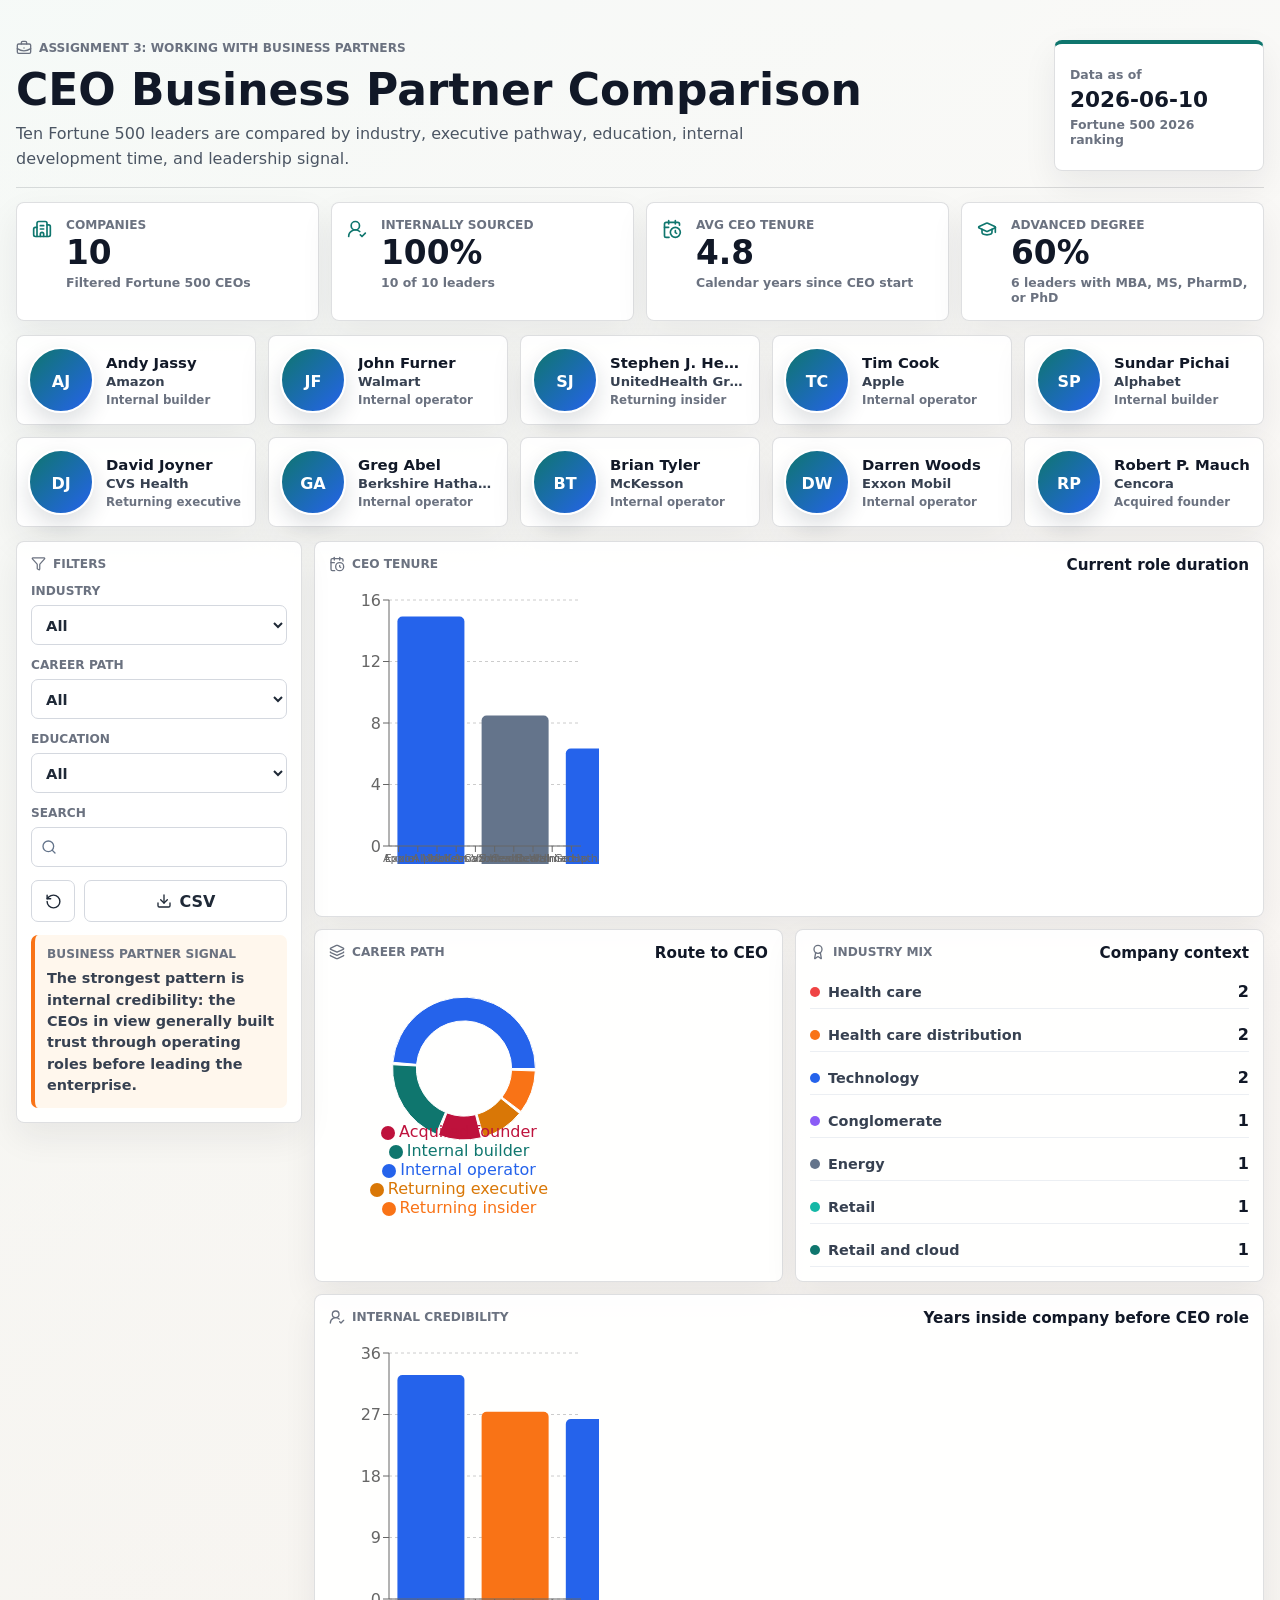
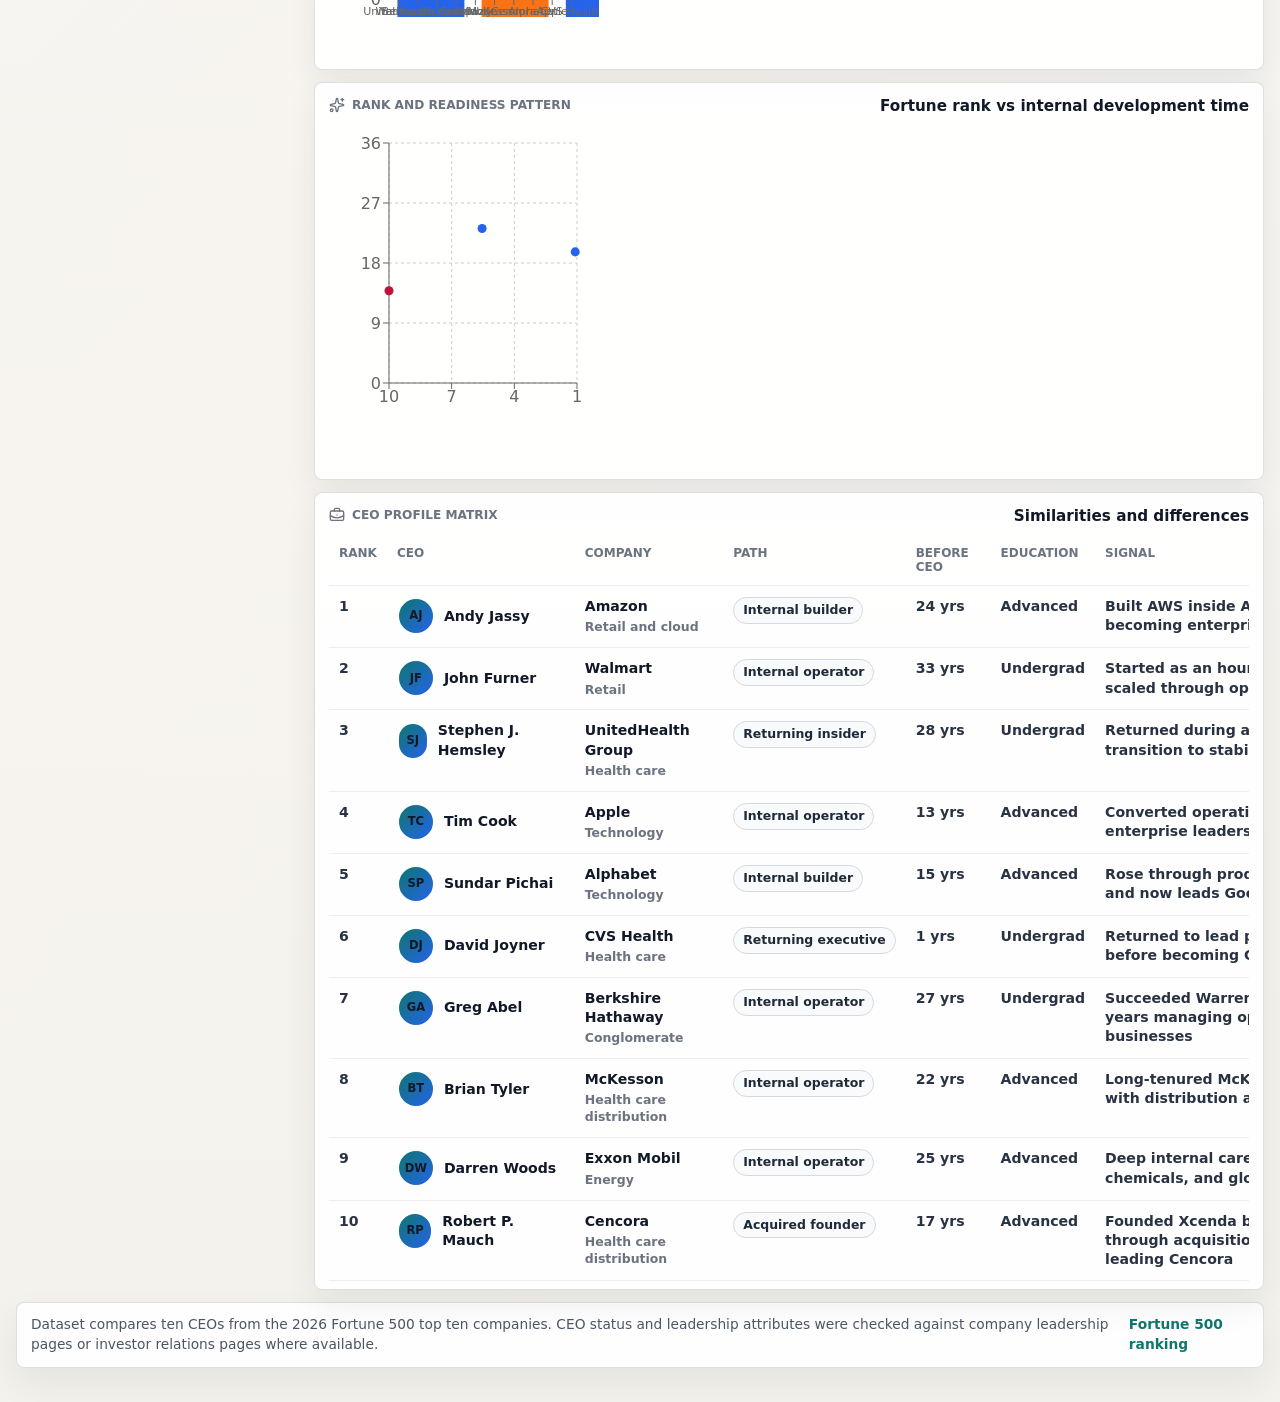
==== docs/assignment-3/index.html @ 85ed7704 "Publish dashboard site" ====
<!doctype html>
<html lang="en">
  <head>
    <meta charset="UTF-8" />
    <meta name="viewport" content="width=device-width, initial-scale=1.0" />
    <title>CEO Business Partner Dashboard</title>
    <script type="module" crossorigin src="./assets/index-yuh67nld.js"></script>
    <link rel="stylesheet" crossorigin href="./assets/index-rfsPpvCb.css">
  </head>
  <body>
    <div id="root"></div>
  </body>
</html>
---- docs/assignment-3/assets/index-rfsPpvCb.css ----
:root{color:#18212f;background:#f4f2ec;font-family:Inter,ui-sans-serif,system-ui,-apple-system,BlinkMacSystemFont,Segoe UI,sans-serif;font-synthesis:none;text-rendering:optimizeLegibility;-webkit-font-smoothing:antialiased}*{box-sizing:border-box}html,body,#root{min-width:320px;min-height:100vh;overflow-x:hidden}body{margin:0;background:linear-gradient(180deg,#ffffffb3,#f4f2ecf5),linear-gradient(135deg,#14b8a617,#f8717112 52%,#2563eb0f)}button,select,input{font:inherit}button{cursor:pointer}h1,h2,p{margin:0}a{color:#0f766e;font-weight:800;text-decoration:none}a:hover{text-decoration:underline}.shell{width:min(1500px,calc(100% - 32px));margin:0 auto;padding:22px 0 34px}.loading-shell{min-height:100vh;display:grid;place-items:center;align-content:center;gap:12px;color:#1f2937;font-weight:850}.spin{color:#0f766e;animation:spin 1s linear infinite}@keyframes spin{to{transform:rotate(360deg)}}.hero{display:grid;grid-template-columns:minmax(0,1fr) 210px;gap:18px;align-items:stretch;padding:18px 0 16px;border-bottom:1px solid rgba(24,33,47,.14)}.hero-copy{min-width:0}.eyebrow,.panel-heading span,.panel-title span,.field span,.insight-panel span,.kpi span{display:inline-flex;align-items:center;gap:7px;color:#6b7280;font-size:.76rem;font-weight:850;letter-spacing:0;text-transform:uppercase}h1{margin-top:8px;color:#111827;font-size:2.75rem;line-height:1.02;font-weight:920}.hero p{max-width:820px;margin-top:9px;color:#4b5563;font-size:1rem;line-height:1.55}.source-card,.kpi,.filter-panel,.panel,.portrait-card,.source-strip{border:1px solid rgba(24,33,47,.14);border-radius:8px;background:#ffffffeb;box-shadow:0 14px 34px #18212f12}.source-card{display:grid;align-content:center;gap:5px;padding:15px;border-top:4px solid #0f766e}.source-card span,.source-card small,.kpi small{color:#6b7280;font-size:.78rem;font-weight:750}.source-card strong{color:#111827;font-size:1.35rem;font-weight:900}.kpi-grid{display:grid;grid-template-columns:repeat(4,minmax(0,1fr));gap:12px;margin:14px 0}.portrait-strip{display:grid;grid-template-columns:repeat(5,minmax(0,1fr));gap:12px;margin:0 0 14px}.portrait-card{min-width:0;display:grid;grid-template-columns:66px minmax(0,1fr);gap:12px;align-items:center;padding:11px}.portrait-card strong,.portrait-card span,.portrait-card small{display:block;min-width:0}.portrait-card strong{color:#111827;font-size:.93rem;font-weight:900;white-space:nowrap;overflow:hidden;text-overflow:ellipsis}.portrait-card span{margin-top:2px;color:#374151;font-size:.82rem;font-weight:780;white-space:nowrap;overflow:hidden;text-overflow:ellipsis}.portrait-card small{margin-top:4px;color:#6b7280;font-size:.74rem;font-weight:800}.ceo-photo{position:relative;width:66px;height:66px;overflow:hidden;border:2px solid #ffffff;border-radius:999px;background:linear-gradient(135deg,#0f766e,#2563eb);box-shadow:0 10px 22px #18212f24}.ceo-photo.compact{width:38px;height:38px;box-shadow:none}.ceo-photo img,.ceo-photo span{position:absolute;inset:0}.ceo-photo img{z-index:1;width:100%;height:100%;object-fit:cover}.ceo-photo span{display:grid;place-items:center;color:#fff;font-size:1rem;font-weight:900}.ceo-photo.compact span{font-size:.72rem}.kpi{min-height:118px;display:grid;grid-template-columns:24px minmax(0,1fr);gap:5px 10px;align-content:start;padding:15px}.kpi svg{grid-row:span 3;color:#0f766e;margin-top:1px}.kpi strong{display:block;color:#111827;font-size:2.05rem;line-height:1;font-weight:920}.workspace{display:grid;grid-template-columns:286px minmax(0,1fr);gap:12px;align-items:start}.filter-panel{position:sticky;top:12px;display:grid;gap:13px;padding:14px}.panel-title{display:flex;justify-content:space-between;align-items:center}.field{display:grid;gap:7px}.field select,.field input{width:100%;min-height:40px;border:1px solid #d4d8df;border-radius:7px;background:#fff;color:#1f2937;padding:0 10px;font-size:.92rem;font-weight:720;outline:none}.field select:focus,.field input:focus{border-color:#0f766e;box-shadow:0 0 0 3px #0f766e24}.search-field{position:relative}.search-field svg{position:absolute;left:10px;bottom:12px;color:#64748b}.search-field input{padding-left:34px}.button-row{display:grid;grid-template-columns:44px 1fr;gap:9px}.icon-button,.text-button{min-height:42px;border:1px solid #d4d8df;border-radius:7px;background:#fff;color:#1f2937;display:inline-flex;align-items:center;justify-content:center;gap:8px;font-weight:850}.icon-button:hover,.text-button:hover{border-color:#0f766e;color:#0f766e}.insight-panel{display:grid;gap:7px;border-left:4px solid #f97316;background:#fff7ed;border-radius:7px;padding:12px}.insight-panel p{color:#374151;font-size:.9rem;line-height:1.48;font-weight:680}.content-grid{min-width:0;display:grid;grid-template-columns:repeat(2,minmax(0,1fr));gap:12px}.panel{min-width:0;padding:14px}.panel.wide{grid-column:1 / -1}.panel-heading{display:flex;align-items:start;justify-content:space-between;gap:12px;margin-bottom:10px}.panel-heading strong{color:#111827;font-size:.95rem;font-weight:900;text-align:right}.chart-frame{width:100%;height:318px}.scatter-frame{height:340px}.pie-frame{width:100%;height:270px}.mini-stack{display:grid;gap:9px;padding-top:3px}.stack-row{min-height:34px;display:grid;grid-template-columns:minmax(0,1fr) 34px;gap:8px;align-items:center;border-bottom:1px solid #eceff3}.stack-row span{min-width:0;display:flex;align-items:center;gap:8px;color:#374151;font-size:.9rem;font-weight:760}.stack-row i{flex:0 0 10px;width:10px;height:10px;border-radius:99px}.stack-row strong{color:#111827;font-weight:900;text-align:right}.chart-tooltip{display:grid;gap:4px;min-width:160px;border:1px solid #d4d8df;border-radius:7px;background:#fffffff7;box-shadow:0 12px 28px #18212f1f;padding:9px 10px}.chart-tooltip strong{color:#111827;font-size:.9rem}.chart-tooltip span{color:#4b5563;font-size:.82rem;font-weight:750}.profile-panel{padding-bottom:8px}.table-wrap{overflow-x:auto}table{width:100%;min-width:1080px;border-collapse:collapse}th,td{border-bottom:1px solid #eceff3;padding:11px 10px;text-align:left;vertical-align:top;font-size:.88rem}th{color:#6b7280;font-size:.75rem;font-weight:900;text-transform:uppercase}td{color:#283242;font-weight:650;line-height:1.36}td strong{display:block;color:#111827;font-weight:900}td small{display:block;margin-top:3px;color:#6b7280;font-size:.78rem;font-weight:760}.pill{display:inline-flex;align-items:center;min-height:26px;border:1px solid #d4d8df;border-radius:999px;background:#f8fafc;color:#1f2937;padding:4px 9px;font-size:.78rem;font-weight:850;white-space:nowrap}.ceo-cell{display:flex;align-items:center;gap:9px;min-width:148px}.ceo-cell span{color:#111827;font-weight:880}.source-strip{display:flex;justify-content:space-between;gap:12px;margin-top:12px;padding:12px 14px;color:#4b5563;font-size:.86rem;line-height:1.45}@media(max-width:1120px){.hero,.workspace{grid-template-columns:1fr}.source-card{max-width:360px}.filter-panel{position:static;grid-template-columns:repeat(2,minmax(0,1fr))}.portrait-strip{grid-template-columns:repeat(2,minmax(0,1fr))}.panel-title,.button-row,.insight-panel{grid-column:1 / -1}}@media(max-width:860px){.shell{width:min(100% - 20px,1500px);padding-top:12px}h1{font-size:2.15rem}.kpi-grid,.content-grid,.filter-panel,.portrait-strip{grid-template-columns:1fr}.kpi{min-height:104px}.panel-heading{display:grid}.panel-heading strong{text-align:left}.chart-frame,.scatter-frame{height:300px}.pie-frame{height:250px}.source-strip{display:grid}}
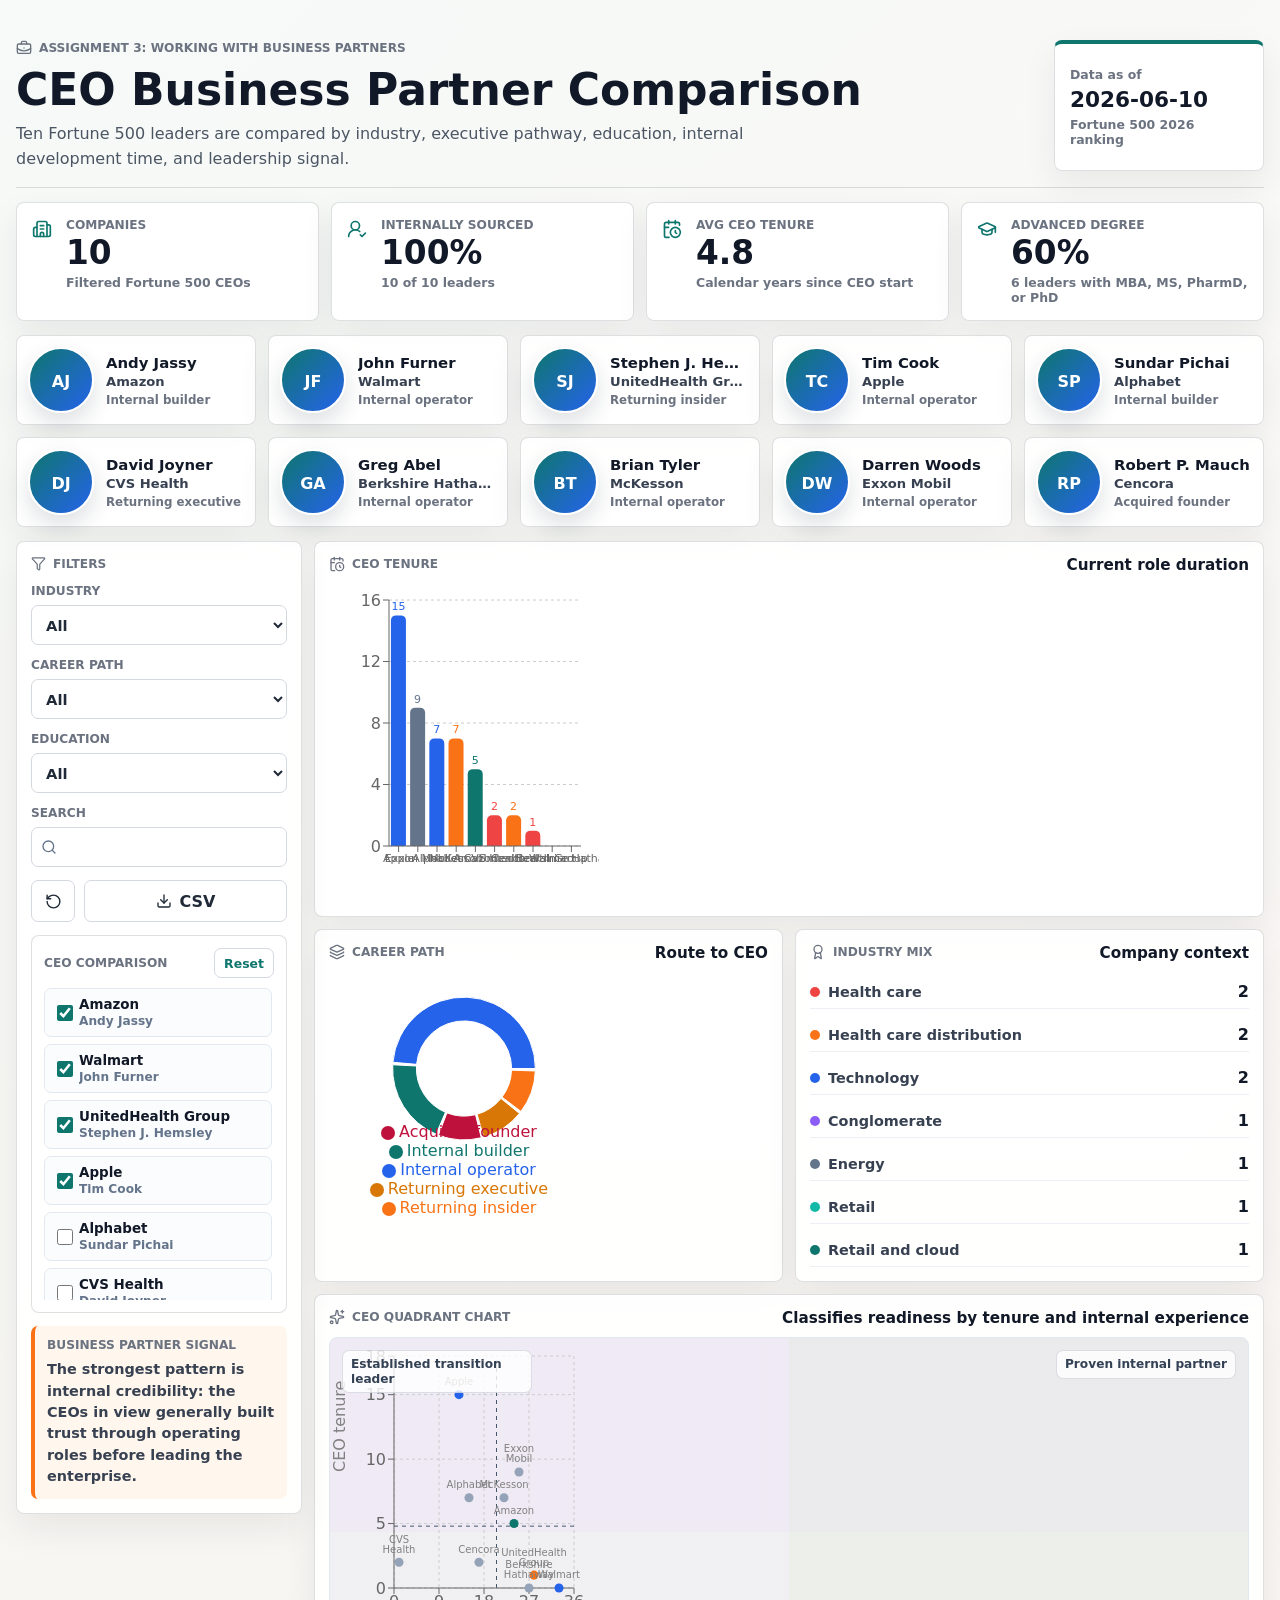
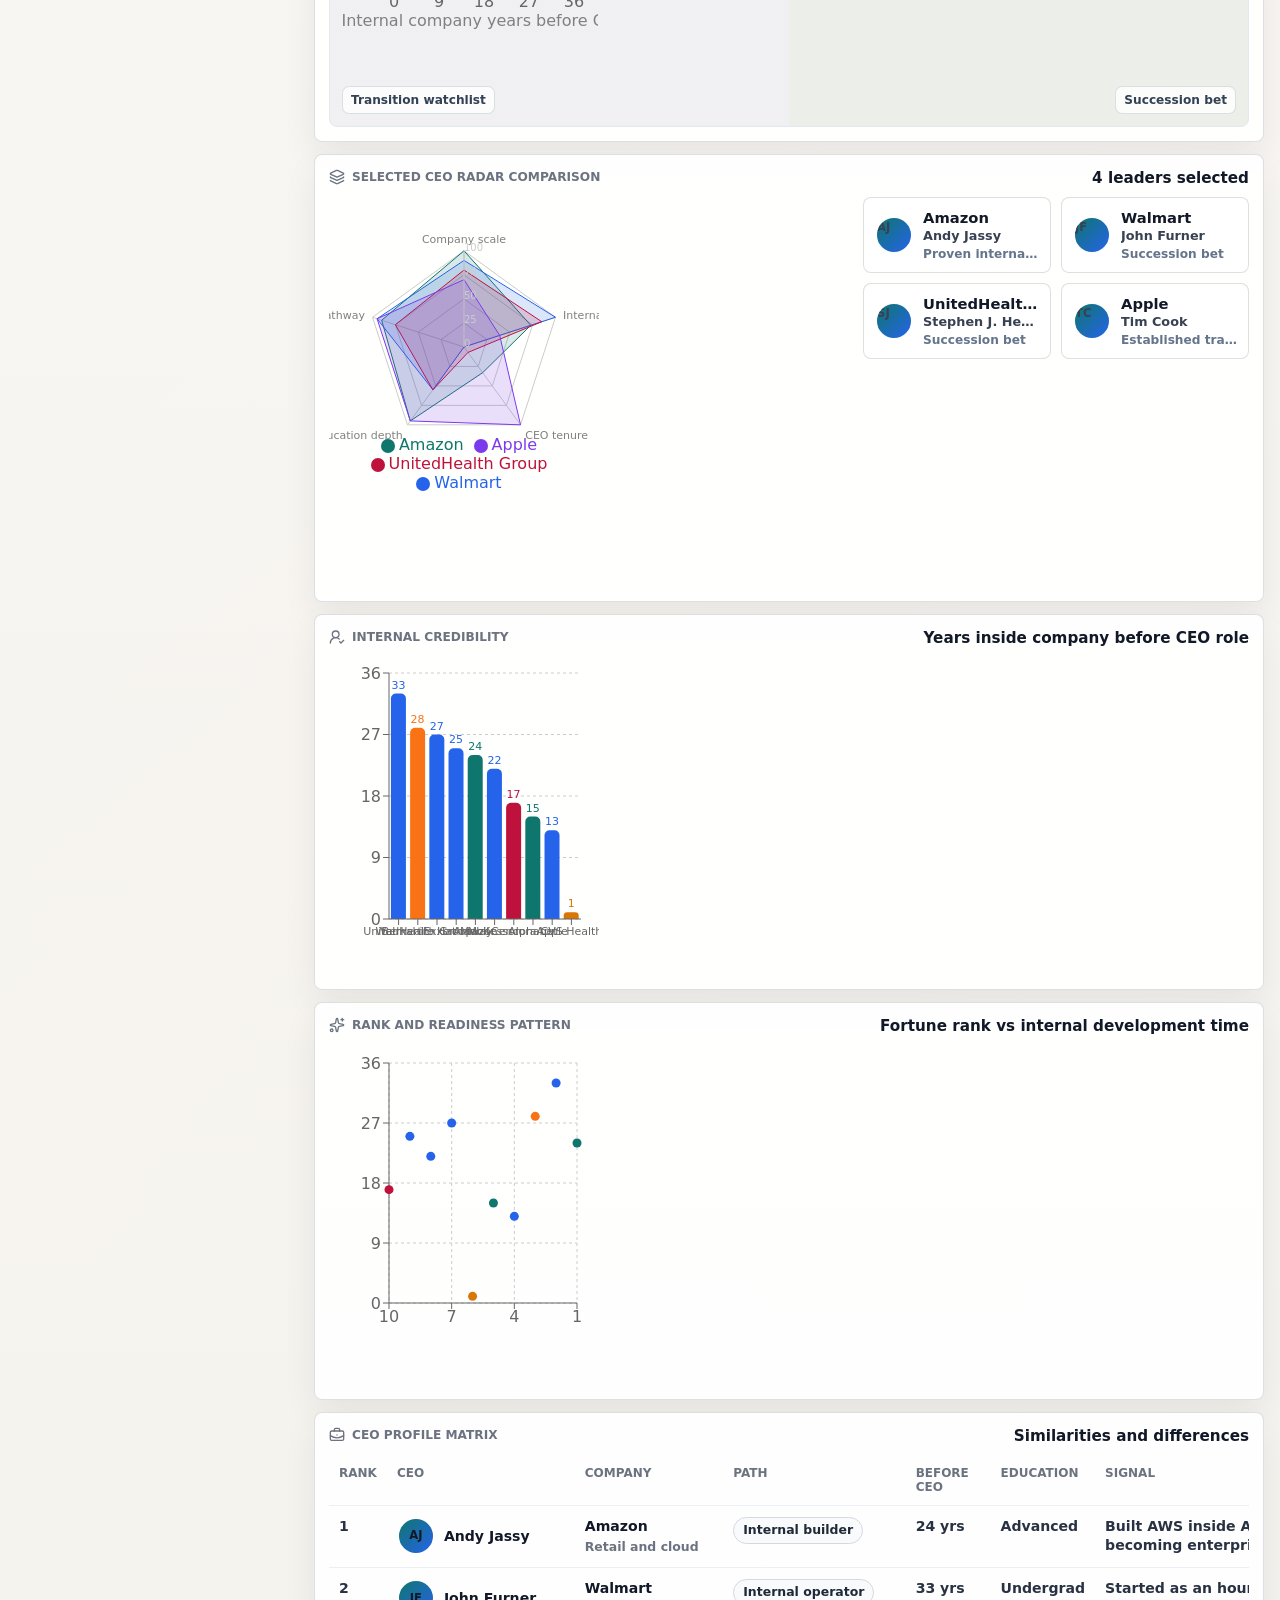
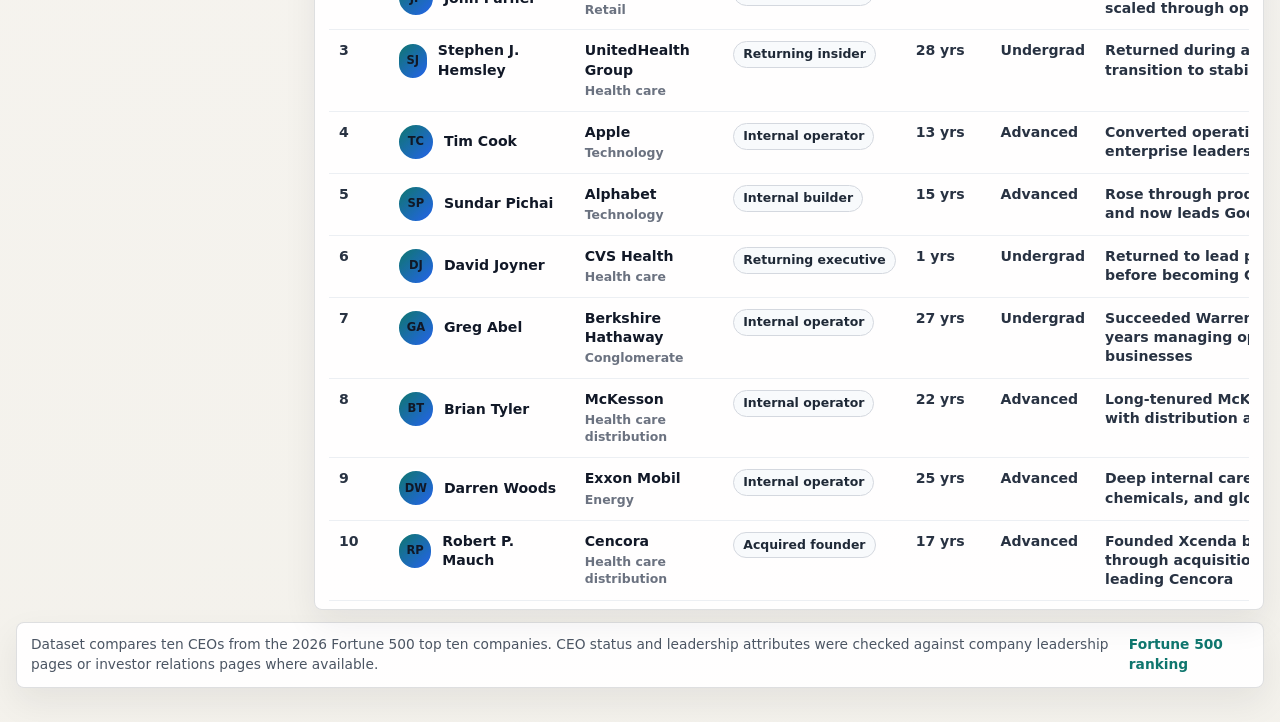
==== commit 90164317: "Update assignment 3 dashboard" ====
--- a/docs/assignment-3/index.html
+++ b/docs/assignment-3/index.html
@@ -4,8 +4,8 @@
     <meta charset="UTF-8" />
     <meta name="viewport" content="width=device-width, initial-scale=1.0" />
     <title>CEO Business Partner Dashboard</title>
-    <script type="module" crossorigin src="./assets/index-yuh67nld.js"></script>
-    <link rel="stylesheet" crossorigin href="./assets/index-rfsPpvCb.css">
+    <script type="module" crossorigin src="./assets/index-kO0cvoV5.js"></script>
+    <link rel="stylesheet" crossorigin href="./assets/index-CtoEq7di.css">
   </head>
   <body>
     <div id="root"></div>
--- a/docs/assignment-3/assets/index-CtoEq7di.css
+++ b/docs/assignment-3/assets/index-CtoEq7di.css
@@ -0,0 +1 @@
+:root{color:#18212f;background:#f4f2ec;font-family:Inter,ui-sans-serif,system-ui,-apple-system,BlinkMacSystemFont,Segoe UI,sans-serif;font-synthesis:none;text-rendering:optimizeLegibility;-webkit-font-smoothing:antialiased}*{box-sizing:border-box}html,body,#root{min-width:320px;min-height:100vh;overflow-x:hidden}body{margin:0;background:linear-gradient(180deg,#ffffffb3,#f4f2ecf5),linear-gradient(135deg,#14b8a617,#f8717112 52%,#2563eb0f)}button,select,input{font:inherit}button{cursor:pointer}h1,h2,p{margin:0}a{color:#0f766e;font-weight:800;text-decoration:none}a:hover{text-decoration:underline}.shell{width:min(1500px,calc(100% - 32px));margin:0 auto;padding:22px 0 34px}.loading-shell{min-height:100vh;display:grid;place-items:center;align-content:center;gap:12px;color:#1f2937;font-weight:850}.spin{color:#0f766e;animation:spin 1s linear infinite}@keyframes spin{to{transform:rotate(360deg)}}.hero{display:grid;grid-template-columns:minmax(0,1fr) 210px;gap:18px;align-items:stretch;padding:18px 0 16px;border-bottom:1px solid rgba(24,33,47,.14)}.hero-copy{min-width:0}.eyebrow,.panel-heading span,.panel-title span,.field span,.compare-head span,.insight-panel span,.kpi span{display:inline-flex;align-items:center;gap:7px;color:#6b7280;font-size:.76rem;font-weight:850;letter-spacing:0;text-transform:uppercase}h1{margin-top:8px;color:#111827;font-size:2.75rem;line-height:1.02;font-weight:920;overflow-wrap:break-word}.hero p{max-width:820px;margin-top:9px;color:#4b5563;font-size:1rem;line-height:1.55;overflow-wrap:break-word}.source-card,.kpi,.filter-panel,.panel,.portrait-card,.compare-panel,.comparison-card,.source-strip{border:1px solid rgba(24,33,47,.14);border-radius:8px;background:#ffffffeb;box-shadow:0 14px 34px #18212f12}.source-card{display:grid;align-content:center;gap:5px;padding:15px;border-top:4px solid #0f766e}.source-card span,.source-card small,.kpi small{color:#6b7280;font-size:.78rem;font-weight:750}.source-card strong{color:#111827;font-size:1.35rem;font-weight:900}.kpi-grid{display:grid;grid-template-columns:repeat(4,minmax(0,1fr));gap:12px;margin:14px 0}.portrait-strip{display:grid;grid-template-columns:repeat(5,minmax(0,1fr));gap:12px;margin:0 0 14px}.portrait-card{min-width:0;display:grid;grid-template-columns:66px minmax(0,1fr);gap:12px;align-items:center;padding:11px}.portrait-card strong,.portrait-card span,.portrait-card small{display:block;min-width:0}.portrait-card strong{color:#111827;font-size:.93rem;font-weight:900;white-space:nowrap;overflow:hidden;text-overflow:ellipsis}.portrait-card span{margin-top:2px;color:#374151;font-size:.82rem;font-weight:780;white-space:nowrap;overflow:hidden;text-overflow:ellipsis}.portrait-card small{margin-top:4px;color:#6b7280;font-size:.74rem;font-weight:800}.ceo-photo{position:relative;width:66px;height:66px;overflow:hidden;border:2px solid #ffffff;border-radius:999px;background:linear-gradient(135deg,#0f766e,#2563eb);box-shadow:0 10px 22px #18212f24}.ceo-photo.compact{width:38px;height:38px;box-shadow:none}.ceo-photo img,.ceo-photo span{position:absolute;inset:0}.ceo-photo img{z-index:1;width:100%;height:100%;object-fit:cover}.ceo-photo span{display:grid;place-items:center;color:#fff;font-size:1rem;font-weight:900}.ceo-photo.compact span{font-size:.72rem}.kpi{min-height:118px;display:grid;grid-template-columns:24px minmax(0,1fr);gap:5px 10px;align-content:start;padding:15px}.kpi svg{grid-row:span 3;color:#0f766e;margin-top:1px}.kpi strong{display:block;color:#111827;font-size:2.05rem;line-height:1;font-weight:920}.workspace{display:grid;grid-template-columns:286px minmax(0,1fr);gap:12px;align-items:start}.filter-panel{position:sticky;top:12px;display:grid;gap:13px;padding:14px}.panel-title{display:flex;justify-content:space-between;align-items:center}.field{display:grid;gap:7px}.field select,.field input{width:100%;min-height:40px;border:1px solid #d4d8df;border-radius:7px;background:#fff;color:#1f2937;padding:0 10px;font-size:.92rem;font-weight:720;outline:none}.field select:focus,.field input:focus{border-color:#0f766e;box-shadow:0 0 0 3px #0f766e24}.search-field{position:relative}.search-field svg{position:absolute;left:10px;bottom:12px;color:#64748b}.search-field input{padding-left:34px}.button-row{display:grid;grid-template-columns:44px 1fr;gap:9px}.icon-button,.text-button{min-height:42px;border:1px solid #d4d8df;border-radius:7px;background:#fff;color:#1f2937;display:inline-flex;align-items:center;justify-content:center;gap:8px;font-weight:850}.icon-button:hover,.text-button:hover{border-color:#0f766e;color:#0f766e}.compare-panel{display:grid;gap:10px;padding:12px;box-shadow:none}.compare-head{display:flex;align-items:center;justify-content:space-between;gap:10px}.compare-head button{min-height:30px;border:1px solid #d4d8df;border-radius:7px;background:#fff;color:#0f766e;padding:0 9px;font-size:.78rem;font-weight:850}.compare-list{display:grid;gap:7px;max-height:312px;overflow:auto;padding-right:2px}.compare-option{min-width:0;display:grid;grid-template-columns:18px minmax(0,1fr);gap:8px;align-items:center;border:1px solid #e2e8f0;border-radius:7px;background:#fbfcfd;padding:8px}.compare-option input{width:16px;height:16px;accent-color:#0f766e}.compare-option strong,.compare-option small{display:block;min-width:0;white-space:nowrap;overflow:hidden;text-overflow:ellipsis}.compare-option strong{color:#111827;font-size:.84rem;font-weight:900}.compare-option small{margin-top:2px;color:#64748b;font-size:.76rem;font-weight:760}.insight-panel{display:grid;gap:7px;border-left:4px solid #f97316;background:#fff7ed;border-radius:7px;padding:12px}.insight-panel p{color:#374151;font-size:.9rem;line-height:1.48;font-weight:680}.content-grid{min-width:0;display:grid;grid-template-columns:repeat(2,minmax(0,1fr));gap:12px}.panel{min-width:0;padding:14px}.panel.wide{grid-column:1 / -1}.panel-heading{display:flex;align-items:start;justify-content:space-between;gap:12px;margin-bottom:10px}.panel-heading strong{color:#111827;font-size:.95rem;font-weight:900;text-align:right}.chart-frame{width:100%;height:318px}.scatter-frame{height:340px}.quadrant-stage{position:relative;width:100%;height:390px;overflow:hidden;border:1px solid #e2e8f0;border-radius:8px;background:linear-gradient(90deg,#2563eb0f 0 50%,#0f766e12 50% 100%),linear-gradient(180deg,#be123c0d 0 50%,#d977060d 50% 100%),#fff}.quadrant-label{position:absolute;z-index:1;max-width:190px;border:1px solid rgba(100,116,139,.22);border-radius:7px;background:#ffffffd1;color:#334155;padding:6px 8px;font-size:.76rem;font-weight:900;line-height:1.2;pointer-events:none}.quadrant-label.top-left{top:12px;left:12px}.quadrant-label.top-right{top:12px;right:12px;text-align:right}.quadrant-label.bottom-left{bottom:12px;left:12px}.quadrant-label.bottom-right{right:12px;bottom:12px;text-align:right}.compare-layout{display:grid;grid-template-columns:minmax(0,1.15fr) minmax(260px,.85fr);gap:12px;align-items:stretch}.radar-frame{width:100%;height:390px}.comparison-cards{display:grid;grid-template-columns:repeat(2,minmax(0,1fr));gap:10px;align-content:start}.comparison-card{min-width:0;display:grid;grid-template-columns:38px minmax(0,1fr);gap:10px;align-items:center;padding:11px;box-shadow:none}.comparison-card strong,.comparison-card span,.comparison-card small{display:block;min-width:0;white-space:nowrap;overflow:hidden;text-overflow:ellipsis}.comparison-card strong{color:#111827;font-size:.92rem;font-weight:900}.comparison-card span{margin-top:2px;color:#374151;font-size:.8rem;font-weight:800}.comparison-card small{margin-top:4px;color:#64748b;font-size:.76rem;font-weight:760}.pie-frame{width:100%;height:270px}.mini-stack{display:grid;gap:9px;padding-top:3px}.stack-row{min-height:34px;display:grid;grid-template-columns:minmax(0,1fr) 34px;gap:8px;align-items:center;border-bottom:1px solid #eceff3}.stack-row span{min-width:0;display:flex;align-items:center;gap:8px;color:#374151;font-size:.9rem;font-weight:760}.stack-row i{flex:0 0 10px;width:10px;height:10px;border-radius:99px}.stack-row strong{color:#111827;font-weight:900;text-align:right}.chart-tooltip{display:grid;gap:4px;min-width:160px;border:1px solid #d4d8df;border-radius:7px;background:#fffffff7;box-shadow:0 12px 28px #18212f1f;padding:9px 10px}.chart-tooltip strong{color:#111827;font-size:.9rem}.chart-tooltip span{color:#4b5563;font-size:.82rem;font-weight:750}.profile-panel{padding-bottom:8px}.table-wrap{overflow-x:auto}table{width:100%;min-width:1080px;border-collapse:collapse}th,td{border-bottom:1px solid #eceff3;padding:11px 10px;text-align:left;vertical-align:top;font-size:.88rem}th{color:#6b7280;font-size:.75rem;font-weight:900;text-transform:uppercase}td{color:#283242;font-weight:650;line-height:1.36}td strong{display:block;color:#111827;font-weight:900}td small{display:block;margin-top:3px;color:#6b7280;font-size:.78rem;font-weight:760}.pill{display:inline-flex;align-items:center;min-height:26px;border:1px solid #d4d8df;border-radius:999px;background:#f8fafc;color:#1f2937;padding:4px 9px;font-size:.78rem;font-weight:850;white-space:nowrap}.ceo-cell{display:flex;align-items:center;gap:9px;min-width:148px}.ceo-cell span{color:#111827;font-weight:880}.source-strip{display:flex;justify-content:space-between;gap:12px;margin-top:12px;padding:12px 14px;color:#4b5563;font-size:.86rem;line-height:1.45}@media(max-width:1120px){.hero,.workspace{grid-template-columns:1fr}.source-card{max-width:360px}.filter-panel{position:static;grid-template-columns:repeat(2,minmax(0,1fr))}.portrait-strip{grid-template-columns:repeat(2,minmax(0,1fr))}.panel-title,.button-row,.compare-panel,.insight-panel{grid-column:1 / -1}.compare-list{grid-template-columns:repeat(2,minmax(0,1fr));max-height:none;overflow:visible}.compare-layout{grid-template-columns:1fr}}@media(max-width:860px){.shell{width:min(100% - 20px,1500px);padding-top:12px}h1{font-size:2.15rem}.kpi-grid,.content-grid,.filter-panel,.portrait-strip{grid-template-columns:1fr}.kpi{min-height:104px}.panel-heading{display:grid}.panel-heading strong{text-align:left}.chart-frame,.scatter-frame,.quadrant-stage,.radar-frame{height:300px}.compare-list,.comparison-cards{grid-template-columns:1fr}.quadrant-label{max-width:128px;font-size:.66rem}.pie-frame{height:250px}.source-strip{display:grid}}
